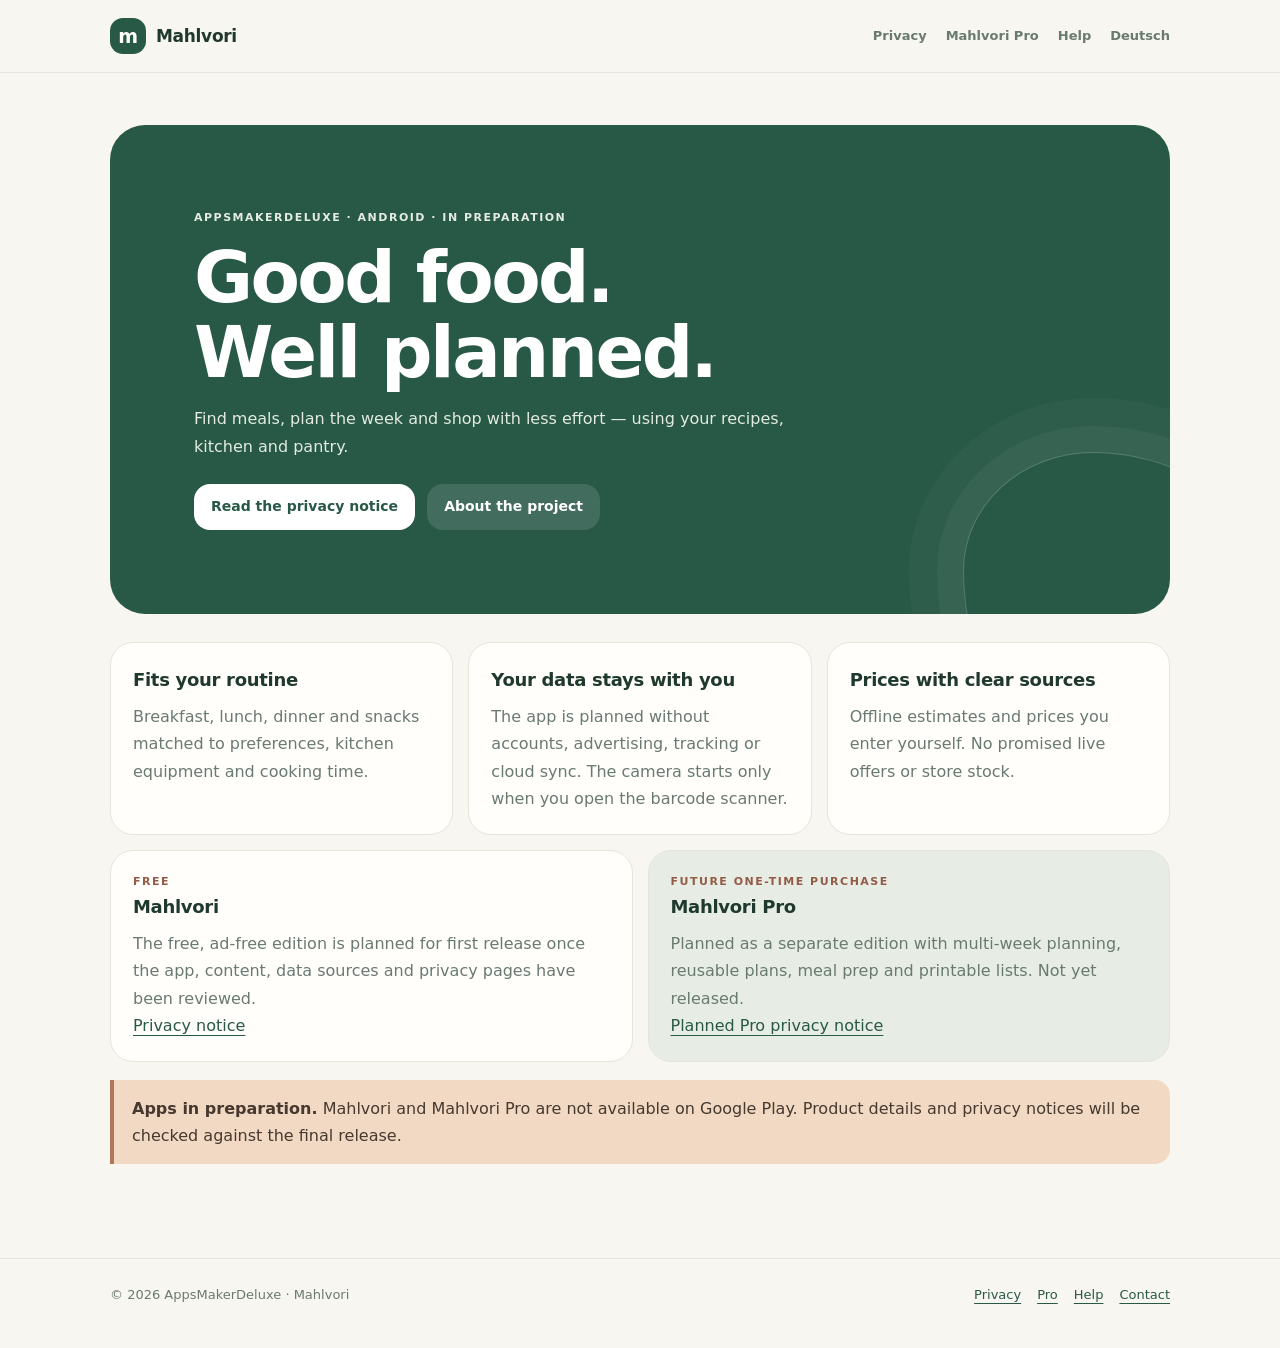
==== en/index.html @ 29d2f912 "Create Mahlvori privacy and help site" ====
<!doctype html>
<html lang="en"><head><meta charset="utf-8"><meta name="viewport" content="width=device-width,initial-scale=1"><meta name="theme-color" content="#f8f6f0"><meta name="description" content="Mahlvori plans meals and shopping lists privately on your device. The Android editions are being prepared."><title>Mahlvori – Good food. Well planned.</title><link rel="stylesheet" href="../assets/site.css"></head><body><header class="site-header"><div class="wrap header-inner"><a class="brand" href="./"><span class="brand-mark">m</span>Mahlvori</a><nav class="nav" aria-label="Navigation"><a href="privacy/">Privacy</a><a href="privacy/pro/">Mahlvori Pro</a><a href="../support/">Help</a><a href="../" lang="de">Deutsch</a></nav></div></header><main class="wrap"><section class="hero"><p class="eyebrow">AppsMakerDeluxe · Android · In preparation</p><h1>Good food.<br>Well planned.</h1><p>Find meals, plan the week and shop with less effort — using your recipes, kitchen and pantry.</p><div class="actions"><a class="button" href="privacy/">Read the privacy notice</a><a class="button alt" href="../support/">About the project</a></div></section><section class="grid"><article class="card"><h2>Fits your routine</h2><p>Breakfast, lunch, dinner and snacks matched to preferences, kitchen equipment and cooking time.</p></article><article class="card"><h2>Your data stays with you</h2><p>The app is planned without accounts, advertising, tracking or cloud sync. The camera starts only when you open the barcode scanner.</p></article><article class="card"><h2>Prices with clear sources</h2><p>Offline estimates and prices you enter yourself. No promised live offers or store stock.</p></article></section><section class="grid" style="margin-top:15px"><article class="card"><p class="eyebrow dark">Free</p><h2>Mahlvori</h2><p>The free, ad-free edition is planned for first release once the app, content, data sources and privacy pages have been reviewed.</p><a href="privacy/">Privacy notice</a></article><article class="card pro"><p class="eyebrow dark">Future one-time purchase</p><h2>Mahlvori Pro</h2><p>Planned as a separate edition with multi-week planning, reusable plans, meal prep and printable lists. Not yet released.</p><a href="privacy/pro/">Planned Pro privacy notice</a></article></section><section class="notice"><strong>Apps in preparation.</strong> Mahlvori and Mahlvori Pro are not available on Google Play. Product details and privacy notices will be checked against the final release.</section></main><footer class="site-footer"><div class="wrap footer-inner"><span>© 2026 AppsMakerDeluxe · Mahlvori</span><nav class="footer-links"><a href="privacy/">Privacy</a><a href="privacy/pro/">Pro</a><a href="../support/">Help</a><a href="mailto:appsmakerdeluxe@gmail.com">Contact</a></nav></div></footer></body></html>
---- assets/site.css ----
:root{color-scheme:light;--cream:#f8f6f0;--paper:#fffefa;--ink:#20392f;--muted:#697a70;--green:#285846;--sage:#e7ede5;--peach:#f1d9c4;--line:#e5e5dc;--wide:1060px}
*{box-sizing:border-box}html{scroll-behavior:smooth}body{margin:0;background:var(--cream);color:var(--ink);font:16px/1.7 system-ui,-apple-system,"Segoe UI",sans-serif}.wrap{width:min(var(--wide),calc(100% - 44px));margin-inline:auto}a{color:var(--green);text-underline-offset:4px}a:hover{color:#994f3d}.site-header{position:sticky;top:0;z-index:4;background:rgba(248,246,240,.95);backdrop-filter:blur(12px);border-bottom:1px solid var(--line)}.header-inner{display:flex;align-items:center;justify-content:space-between;gap:22px;min-height:72px}.brand{display:inline-flex;align-items:center;gap:10px;color:var(--ink);text-decoration:none;font-size:17px;font-weight:780;letter-spacing:-.3px}.brand-mark{display:grid;place-items:center;width:36px;height:36px;border-radius:13px;background:var(--green);color:white;font-size:19px}.nav{display:flex;align-items:center;gap:19px;flex-wrap:wrap}.nav a{color:var(--muted);text-decoration:none;font-size:13px;font-weight:600}.nav a:hover,.nav a[aria-current=page]{color:var(--green)}main{padding:40px 0 76px}.hero{position:relative;overflow:hidden;margin:12px auto 28px;padding:clamp(35px,8vw,84px);border-radius:35px;background:var(--green);color:#fff}.hero:after{content:"";position:absolute;width:280px;height:280px;right:-75px;bottom:-120px;border:1px solid rgba(255,255,255,.22);border-radius:46% 54% 65% 35%/42% 37% 63% 58%;box-shadow:0 0 0 26px rgba(255,255,255,.04),0 0 0 54px rgba(255,255,255,.03)}.eyebrow{margin:0 0 12px;color:#c9dfd1;text-transform:uppercase;font-size:11px;font-weight:760;letter-spacing:1.5px}.hero h1{max-width:730px;margin:0;font-size:clamp(39px,8vw,72px);line-height:1.04;letter-spacing:-2.6px}.hero p{max-width:620px;color:#e3ebe2}.hero a{color:white}.hero .actions{display:flex;gap:12px;flex-wrap:wrap;margin-top:24px}.button{display:inline-block;padding:11px 17px;border-radius:16px;background:#fff;color:var(--green)!important;text-decoration:none;font-size:14px;font-weight:700}.button.alt{background:rgba(255,255,255,.12);color:#fff!important}.eyebrow.dark{color:#945b47}.grid{display:grid;grid-template-columns:repeat(auto-fit,minmax(min(100%,230px),1fr));gap:15px}.card{padding:22px;border:1px solid var(--line);border-radius:23px;background:var(--paper)}.card h2,.card h3{margin:0 0 8px;font-size:18px;letter-spacing:-.3px}.card p{margin:0;color:var(--muted)}.notice{margin:18px 0;padding:15px 18px;border-left:4px solid #af7657;border-radius:0 15px 15px 0;background:var(--peach);color:#46392f}.pro{background:var(--sage)}.panel{max-width:820px;margin:0 auto;padding:clamp(23px,5vw,49px);border:1px solid var(--line);border-radius:28px;background:var(--paper)}.panel h1{margin:0 0 4px;font-size:clamp(32px,6vw,48px);line-height:1.1;letter-spacing:-1.7px}.panel h2{margin-top:31px;margin-bottom:8px;font-size:20px;line-height:1.3}.panel h3{margin-top:19px;margin-bottom:6px;font-size:16px}.panel p,.panel li{color:#53655c}.panel ul{padding-left:22px}.meta{color:var(--muted);font-size:13px}.site-footer{padding:25px 0 42px;border-top:1px solid var(--line);color:var(--muted);font-size:13px}.footer-inner{display:flex;justify-content:space-between;gap:15px;flex-wrap:wrap}.footer-links{display:flex;gap:16px;flex-wrap:wrap}.pill{display:inline-block;margin:8px 6px 0 0;padding:6px 11px;border:1px solid var(--line);border-radius:30px;background:white;color:var(--muted);font-size:12px;font-weight:620}.steps{counter-reset:steps;list-style:none;padding:0!important}.steps li{counter-increment:steps;position:relative;margin:0 0 10px;padding:14px 15px 14px 50px;border-radius:15px;background:var(--cream)}.steps li:before{content:counter(steps);position:absolute;left:15px;top:14px;display:grid;place-items:center;width:24px;height:24px;border-radius:50%;background:var(--green);color:white;font-size:12px;font-weight:bold}
@media(max-width:650px){.wrap{width:min(var(--wide),calc(100% - 28px))}.header-inner{align-items:flex-start;padding:13px 0;flex-direction:column;gap:7px}.nav{gap:13px}main{padding-top:23px}.hero{border-radius:26px}.panel{border-radius:21px}.footer-inner{flex-direction:column}}
@media(prefers-reduced-motion:reduce){html{scroll-behavior:auto}*{animation-duration:.01ms!important;transition-duration:.01ms!important}}
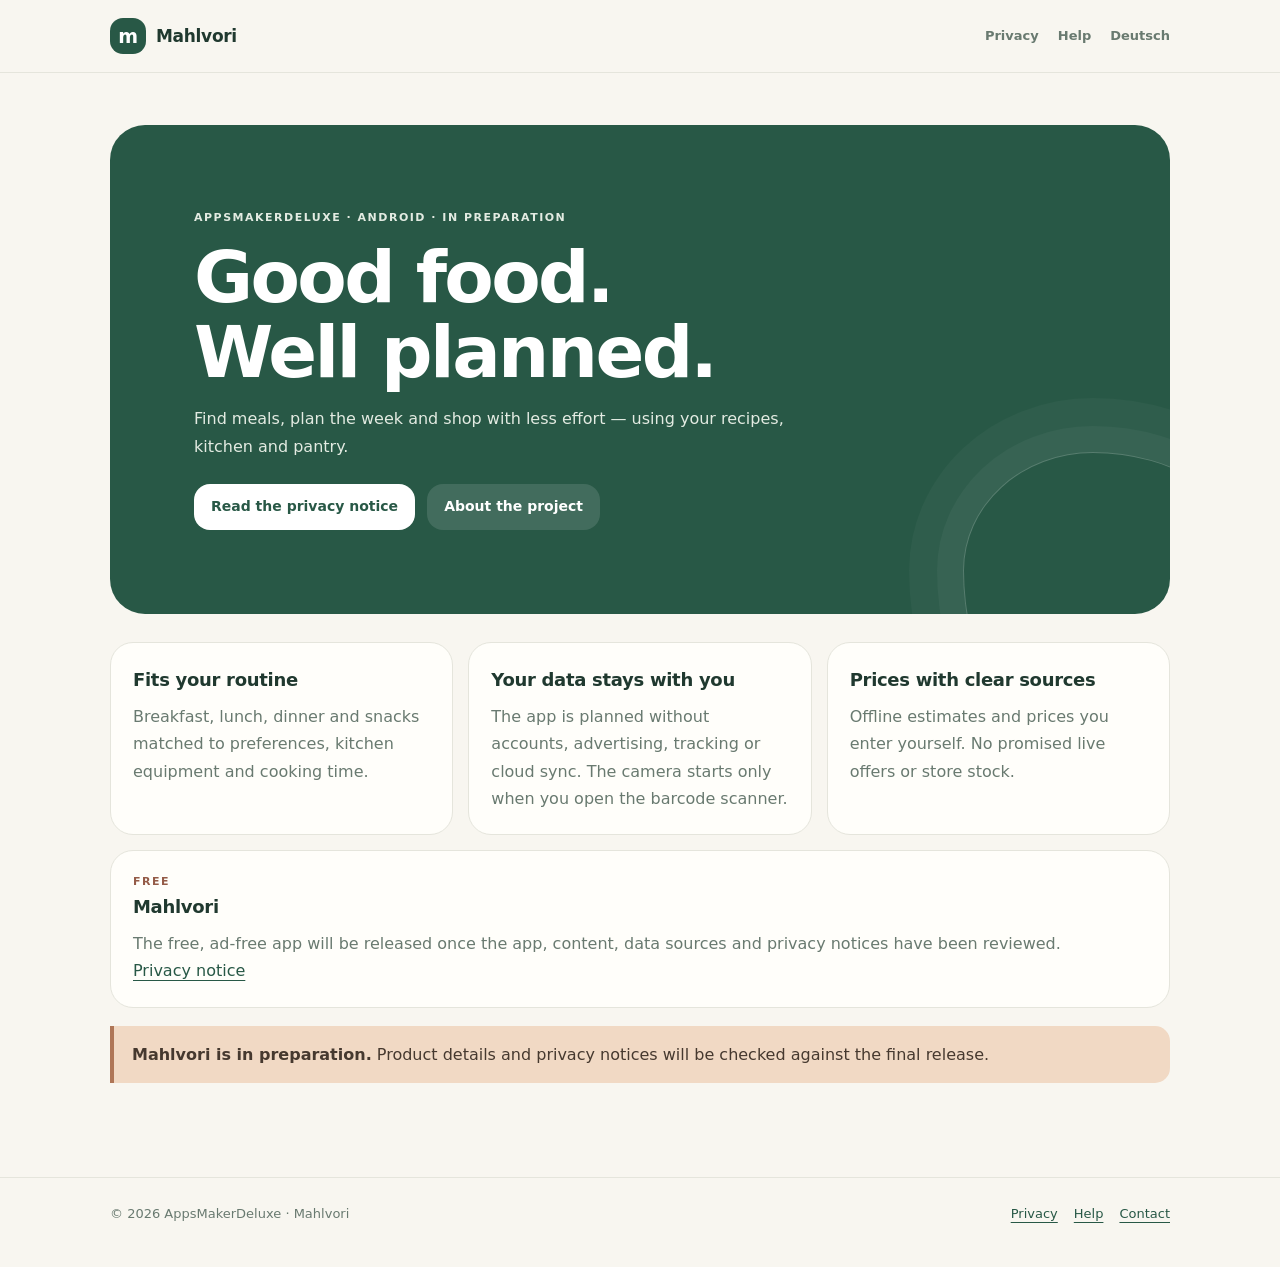
==== commit a0cb5349: "Remove Pro planning from Mahlvori privacy site" ====
--- a/en/index.html
+++ b/en/index.html
@@ -1,2 +1,2 @@
 <!doctype html>
-<html lang="en"><head><meta charset="utf-8"><meta name="viewport" content="width=device-width,initial-scale=1"><meta name="theme-color" content="#f8f6f0"><meta name="description" content="Mahlvori plans meals and shopping lists privately on your device. The Android editions are being prepared."><title>Mahlvori – Good food. Well planned.</title><link rel="stylesheet" href="../assets/site.css"></head><body><header class="site-header"><div class="wrap header-inner"><a class="brand" href="./"><span class="brand-mark">m</span>Mahlvori</a><nav class="nav" aria-label="Navigation"><a href="privacy/">Privacy</a><a href="privacy/pro/">Mahlvori Pro</a><a href="../support/">Help</a><a href="../" lang="de">Deutsch</a></nav></div></header><main class="wrap"><section class="hero"><p class="eyebrow">AppsMakerDeluxe · Android · In preparation</p><h1>Good food.<br>Well planned.</h1><p>Find meals, plan the week and shop with less effort — using your recipes, kitchen and pantry.</p><div class="actions"><a class="button" href="privacy/">Read the privacy notice</a><a class="button alt" href="../support/">About the project</a></div></section><section class="grid"><article class="card"><h2>Fits your routine</h2><p>Breakfast, lunch, dinner and snacks matched to preferences, kitchen equipment and cooking time.</p></article><article class="card"><h2>Your data stays with you</h2><p>The app is planned without accounts, advertising, tracking or cloud sync. The camera starts only when you open the barcode scanner.</p></article><article class="card"><h2>Prices with clear sources</h2><p>Offline estimates and prices you enter yourself. No promised live offers or store stock.</p></article></section><section class="grid" style="margin-top:15px"><article class="card"><p class="eyebrow dark">Free</p><h2>Mahlvori</h2><p>The free, ad-free edition is planned for first release once the app, content, data sources and privacy pages have been reviewed.</p><a href="privacy/">Privacy notice</a></article><article class="card pro"><p class="eyebrow dark">Future one-time purchase</p><h2>Mahlvori Pro</h2><p>Planned as a separate edition with multi-week planning, reusable plans, meal prep and printable lists. Not yet released.</p><a href="privacy/pro/">Planned Pro privacy notice</a></article></section><section class="notice"><strong>Apps in preparation.</strong> Mahlvori and Mahlvori Pro are not available on Google Play. Product details and privacy notices will be checked against the final release.</section></main><footer class="site-footer"><div class="wrap footer-inner"><span>© 2026 AppsMakerDeluxe · Mahlvori</span><nav class="footer-links"><a href="privacy/">Privacy</a><a href="privacy/pro/">Pro</a><a href="../support/">Help</a><a href="mailto:appsmakerdeluxe@gmail.com">Contact</a></nav></div></footer></body></html>
+<html lang="en"><head><meta charset="utf-8"><meta name="viewport" content="width=device-width,initial-scale=1"><meta name="theme-color" content="#f8f6f0"><meta name="description" content="Mahlvori plans meals and shopping lists privately on your device."><title>Mahlvori – Good food. Well planned.</title><link rel="stylesheet" href="../assets/site.css"></head><body><header class="site-header"><div class="wrap header-inner"><a class="brand" href="./"><span class="brand-mark">m</span>Mahlvori</a><nav class="nav" aria-label="Navigation"><a href="privacy/">Privacy</a><a href="../support/">Help</a><a href="../" lang="de">Deutsch</a></nav></div></header><main class="wrap"><section class="hero"><p class="eyebrow">AppsMakerDeluxe · Android · In preparation</p><h1>Good food.<br>Well planned.</h1><p>Find meals, plan the week and shop with less effort — using your recipes, kitchen and pantry.</p><div class="actions"><a class="button" href="privacy/">Read the privacy notice</a><a class="button alt" href="../support/">About the project</a></div></section><section class="grid"><article class="card"><h2>Fits your routine</h2><p>Breakfast, lunch, dinner and snacks matched to preferences, kitchen equipment and cooking time.</p></article><article class="card"><h2>Your data stays with you</h2><p>The app is planned without accounts, advertising, tracking or cloud sync. The camera starts only when you open the barcode scanner.</p></article><article class="card"><h2>Prices with clear sources</h2><p>Offline estimates and prices you enter yourself. No promised live offers or store stock.</p></article></section><section class="grid" style="margin-top:15px"><article class="card"><p class="eyebrow dark">Free</p><h2>Mahlvori</h2><p>The free, ad-free app will be released once the app, content, data sources and privacy notices have been reviewed.</p><a href="privacy/">Privacy notice</a></article></section><section class="notice"><strong>Mahlvori is in preparation.</strong> Product details and privacy notices will be checked against the final release.</section></main><footer class="site-footer"><div class="wrap footer-inner"><span>© 2026 AppsMakerDeluxe · Mahlvori</span><nav class="footer-links"><a href="privacy/">Privacy</a><a href="../support/">Help</a><a href="mailto:appsmakerdeluxe@gmail.com">Contact</a></nav></div></footer></body></html>
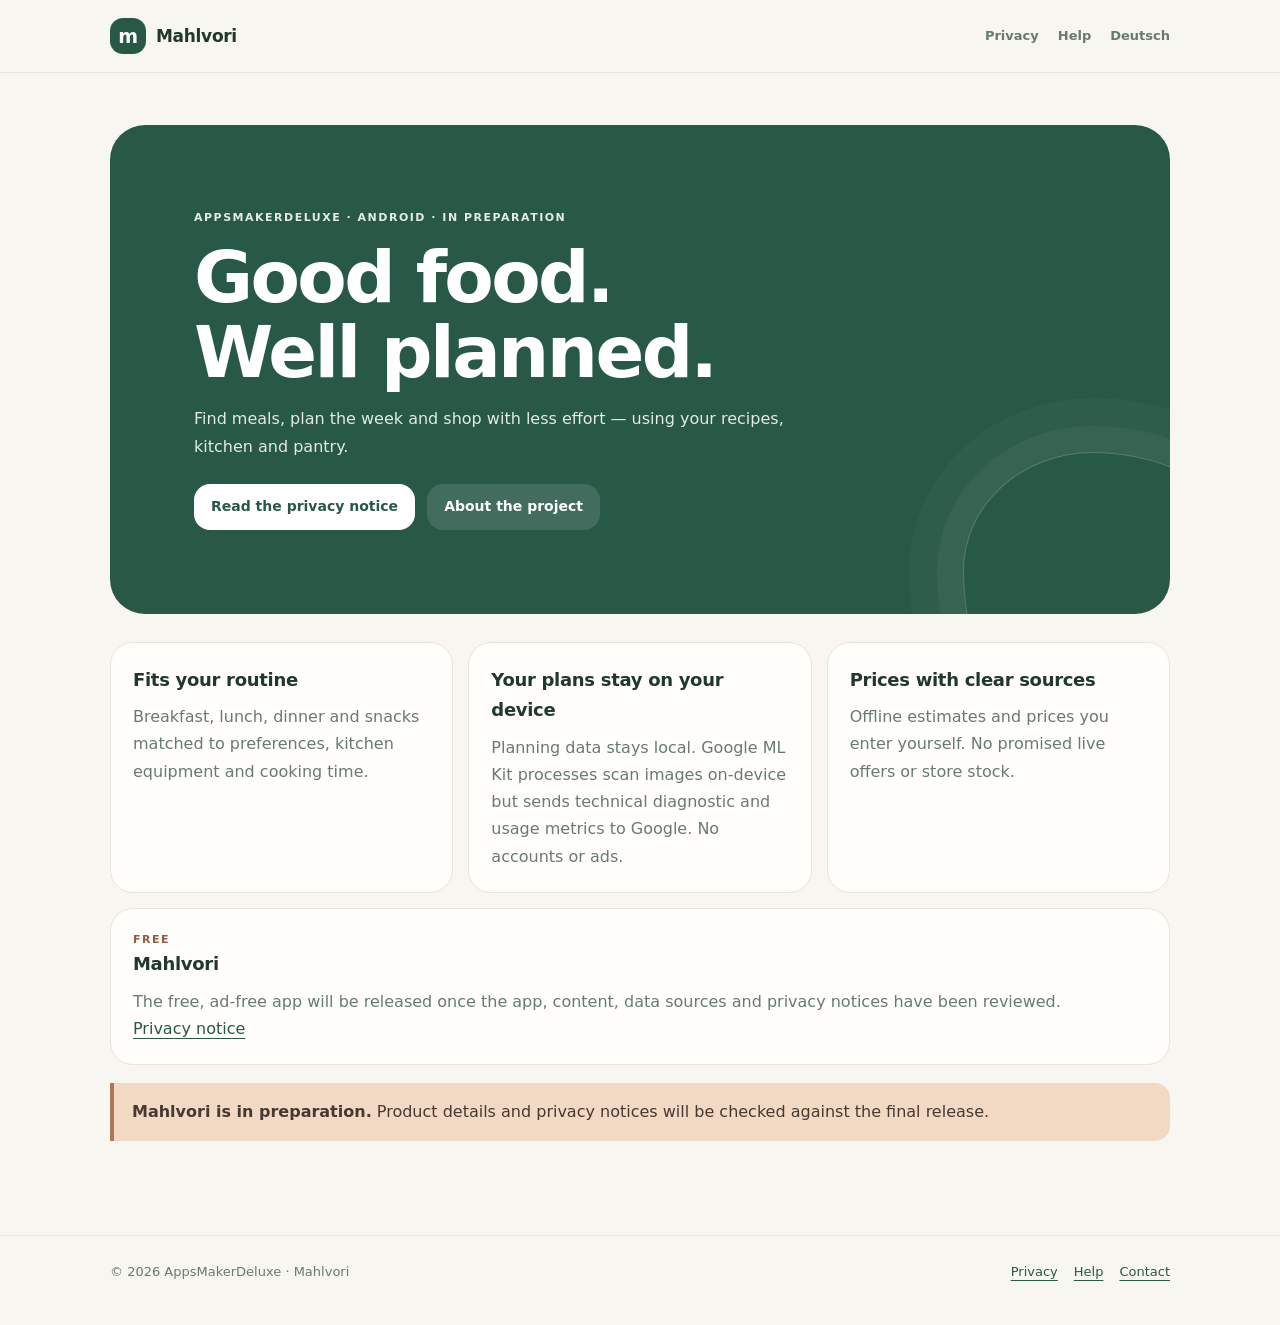
==== commit 5ee1974a: "Complete Mahlvori Free privacy notice" ====
--- a/en/index.html
+++ b/en/index.html
@@ -1,2 +1,2 @@
 <!doctype html>
-<html lang="en"><head><meta charset="utf-8"><meta name="viewport" content="width=device-width,initial-scale=1"><meta name="theme-color" content="#f8f6f0"><meta name="description" content="Mahlvori plans meals and shopping lists privately on your device."><title>Mahlvori – Good food. Well planned.</title><link rel="stylesheet" href="../assets/site.css"></head><body><header class="site-header"><div class="wrap header-inner"><a class="brand" href="./"><span class="brand-mark">m</span>Mahlvori</a><nav class="nav" aria-label="Navigation"><a href="privacy/">Privacy</a><a href="../support/">Help</a><a href="../" lang="de">Deutsch</a></nav></div></header><main class="wrap"><section class="hero"><p class="eyebrow">AppsMakerDeluxe · Android · In preparation</p><h1>Good food.<br>Well planned.</h1><p>Find meals, plan the week and shop with less effort — using your recipes, kitchen and pantry.</p><div class="actions"><a class="button" href="privacy/">Read the privacy notice</a><a class="button alt" href="../support/">About the project</a></div></section><section class="grid"><article class="card"><h2>Fits your routine</h2><p>Breakfast, lunch, dinner and snacks matched to preferences, kitchen equipment and cooking time.</p></article><article class="card"><h2>Your data stays with you</h2><p>The app is planned without accounts, advertising, tracking or cloud sync. The camera starts only when you open the barcode scanner.</p></article><article class="card"><h2>Prices with clear sources</h2><p>Offline estimates and prices you enter yourself. No promised live offers or store stock.</p></article></section><section class="grid" style="margin-top:15px"><article class="card"><p class="eyebrow dark">Free</p><h2>Mahlvori</h2><p>The free, ad-free app will be released once the app, content, data sources and privacy notices have been reviewed.</p><a href="privacy/">Privacy notice</a></article></section><section class="notice"><strong>Mahlvori is in preparation.</strong> Product details and privacy notices will be checked against the final release.</section></main><footer class="site-footer"><div class="wrap footer-inner"><span>© 2026 AppsMakerDeluxe · Mahlvori</span><nav class="footer-links"><a href="privacy/">Privacy</a><a href="../support/">Help</a><a href="mailto:appsmakerdeluxe@gmail.com">Contact</a></nav></div></footer></body></html>
+<html lang="en"><head><meta charset="utf-8"><meta name="viewport" content="width=device-width,initial-scale=1"><meta name="theme-color" content="#f8f6f0"><meta name="description" content="Mahlvori plans meals and shopping lists privately on your device."><title>Mahlvori – Good food. Well planned.</title><link rel="stylesheet" href="../assets/site.css"></head><body><header class="site-header"><div class="wrap header-inner"><a class="brand" href="./"><span class="brand-mark">m</span>Mahlvori</a><nav class="nav" aria-label="Navigation"><a href="privacy/">Privacy</a><a href="../support/">Help</a><a href="../" lang="de">Deutsch</a></nav></div></header><main class="wrap"><section class="hero"><p class="eyebrow">AppsMakerDeluxe · Android · In preparation</p><h1>Good food.<br>Well planned.</h1><p>Find meals, plan the week and shop with less effort — using your recipes, kitchen and pantry.</p><div class="actions"><a class="button" href="privacy/">Read the privacy notice</a><a class="button alt" href="../support/">About the project</a></div></section><section class="grid"><article class="card"><h2>Fits your routine</h2><p>Breakfast, lunch, dinner and snacks matched to preferences, kitchen equipment and cooking time.</p></article><article class="card"><h2>Your plans stay on your device</h2><p>Planning data stays local. Google ML Kit processes scan images on-device but sends technical diagnostic and usage metrics to Google. No accounts or ads.</p></article><article class="card"><h2>Prices with clear sources</h2><p>Offline estimates and prices you enter yourself. No promised live offers or store stock.</p></article></section><section class="grid" style="margin-top:15px"><article class="card"><p class="eyebrow dark">Free</p><h2>Mahlvori</h2><p>The free, ad-free app will be released once the app, content, data sources and privacy notices have been reviewed.</p><a href="privacy/">Privacy notice</a></article></section><section class="notice"><strong>Mahlvori is in preparation.</strong> Product details and privacy notices will be checked against the final release.</section></main><footer class="site-footer"><div class="wrap footer-inner"><span>© 2026 AppsMakerDeluxe · Mahlvori</span><nav class="footer-links"><a href="privacy/">Privacy</a><a href="../support/">Help</a><a href="mailto:appsmakerdeluxe@gmail.com">Contact</a></nav></div></footer></body></html>
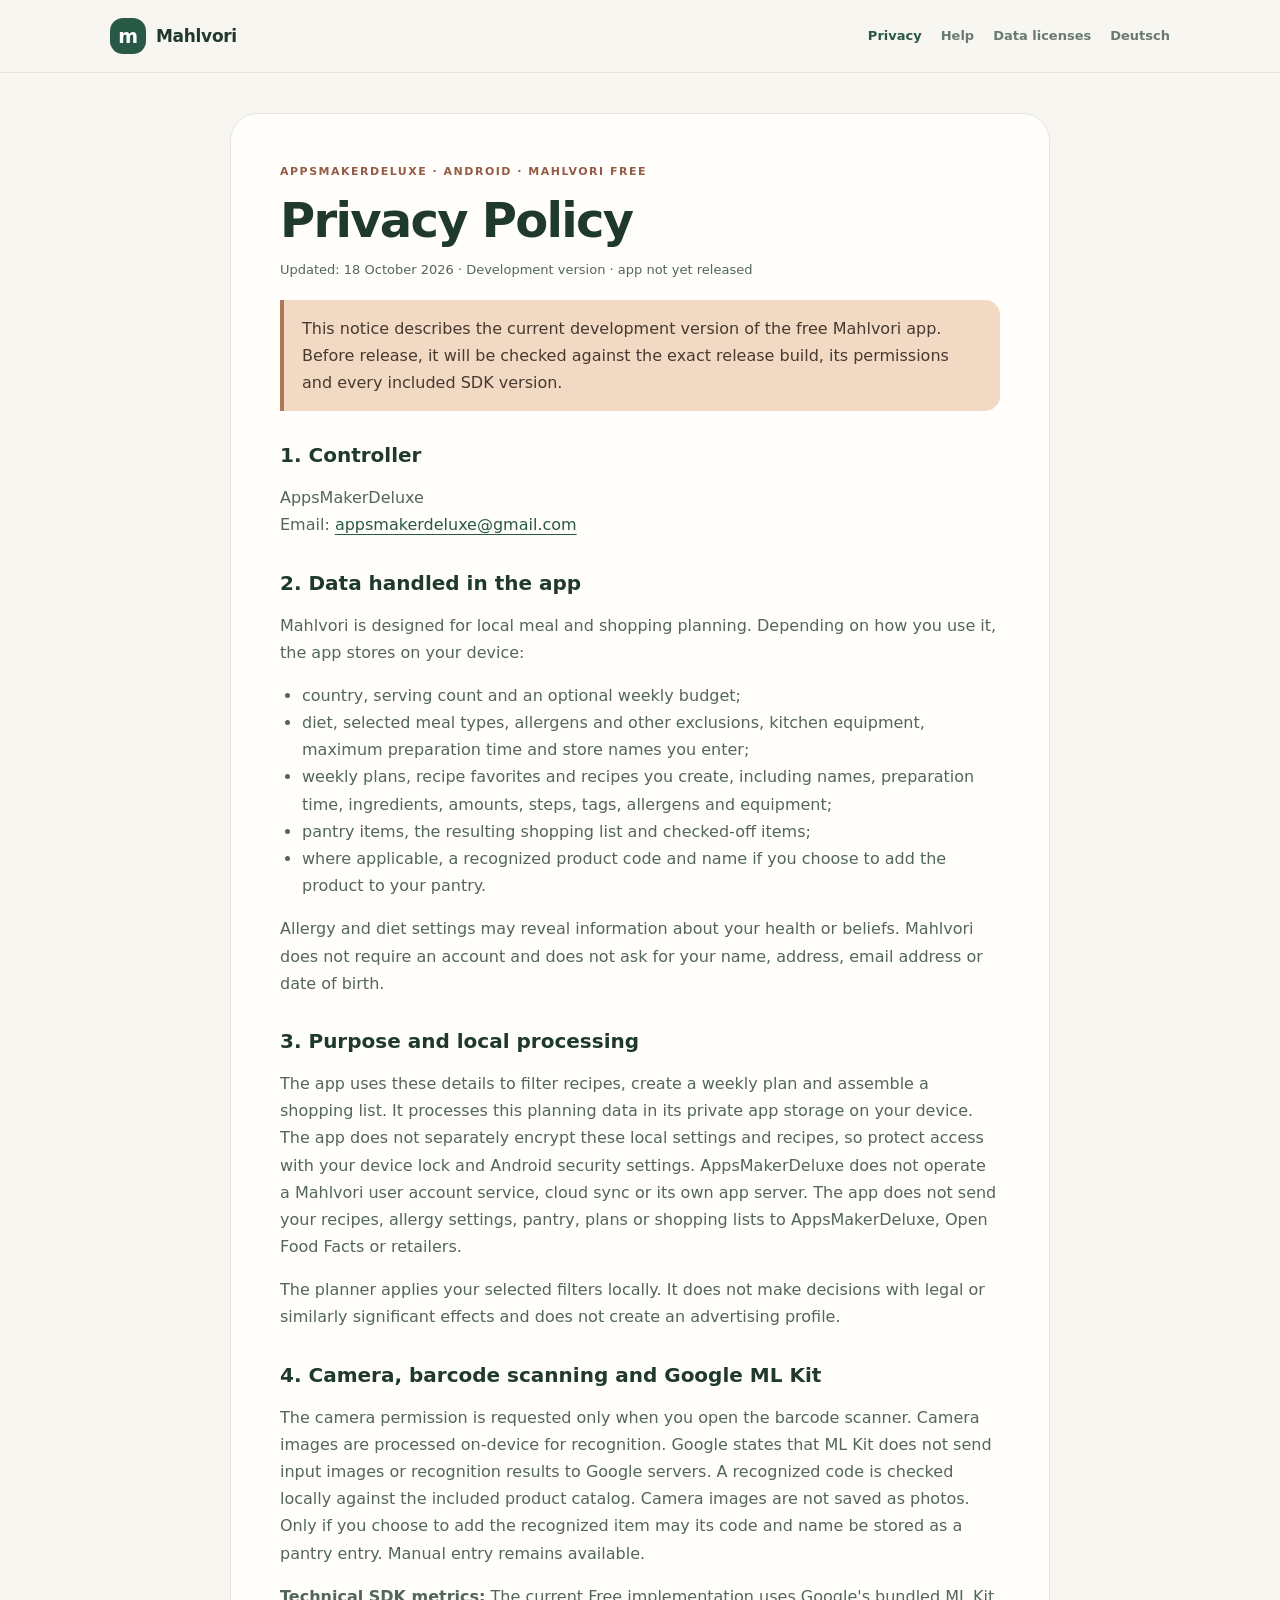
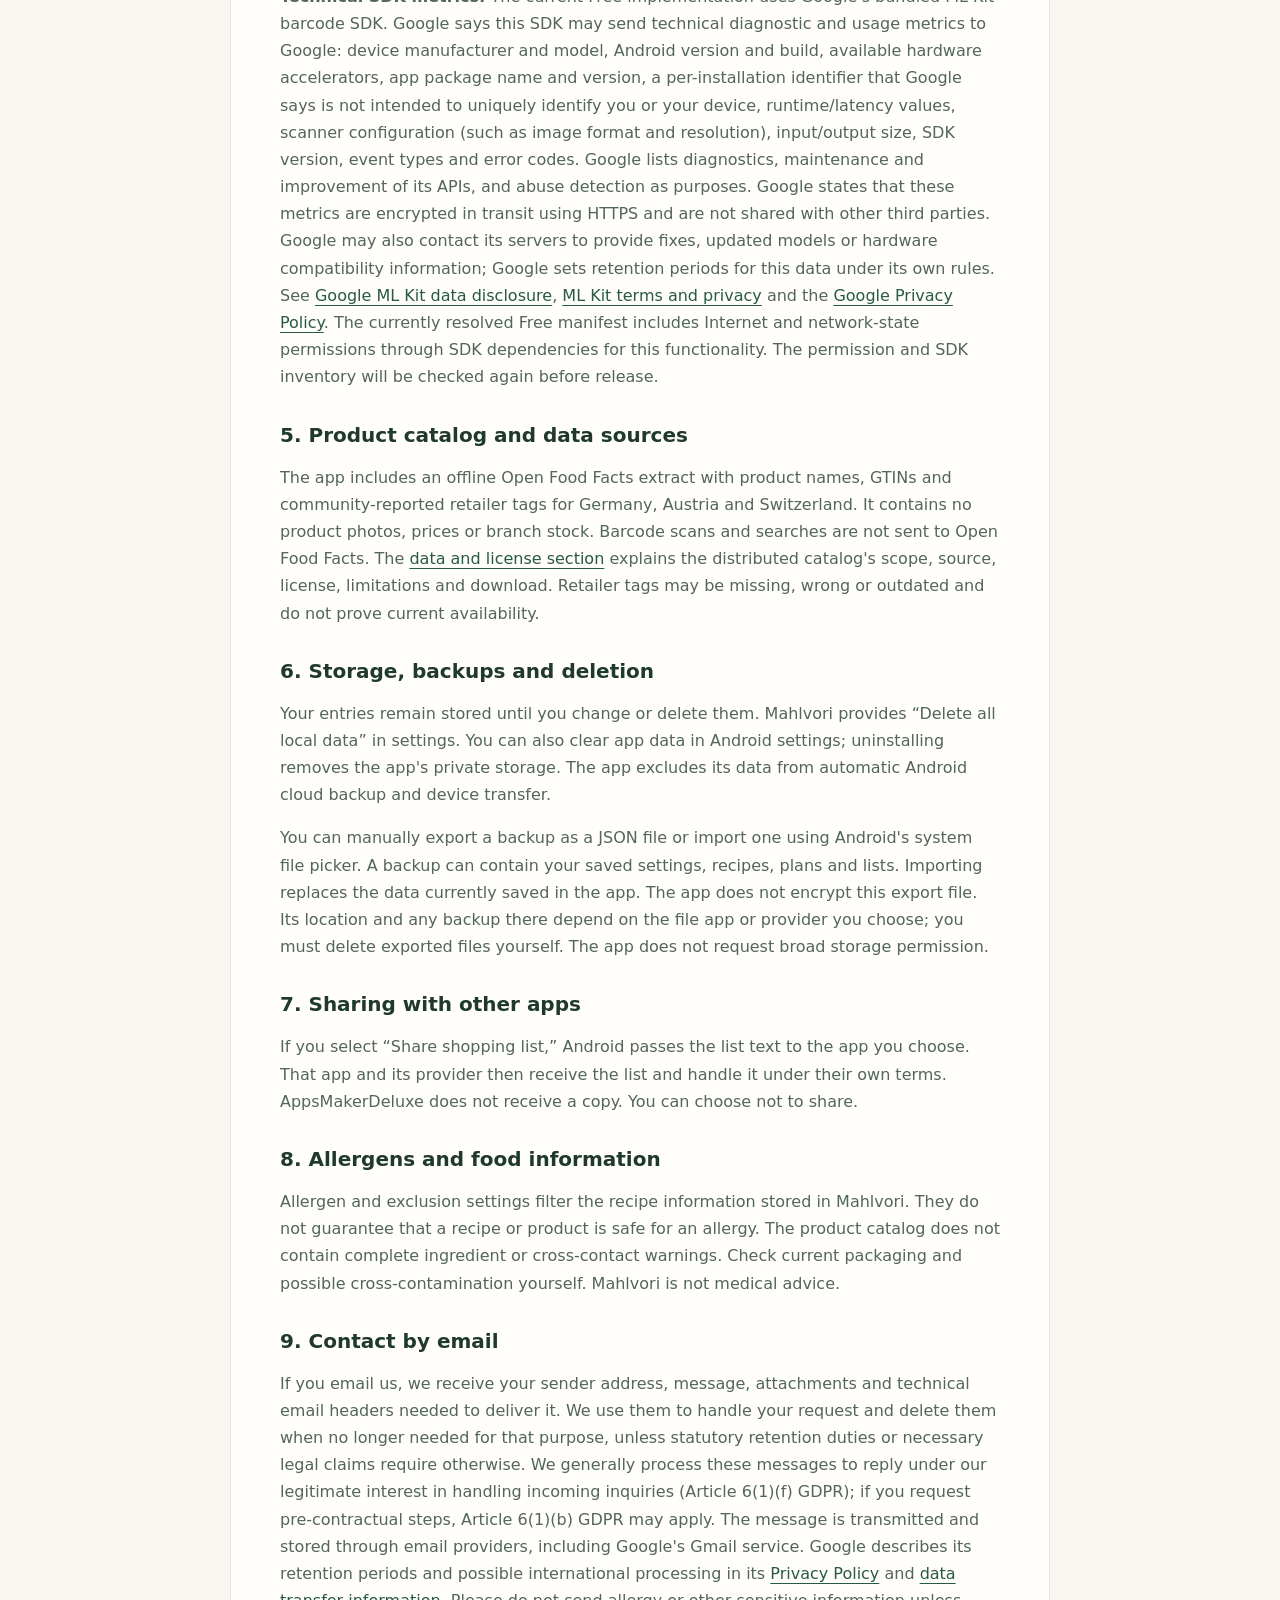
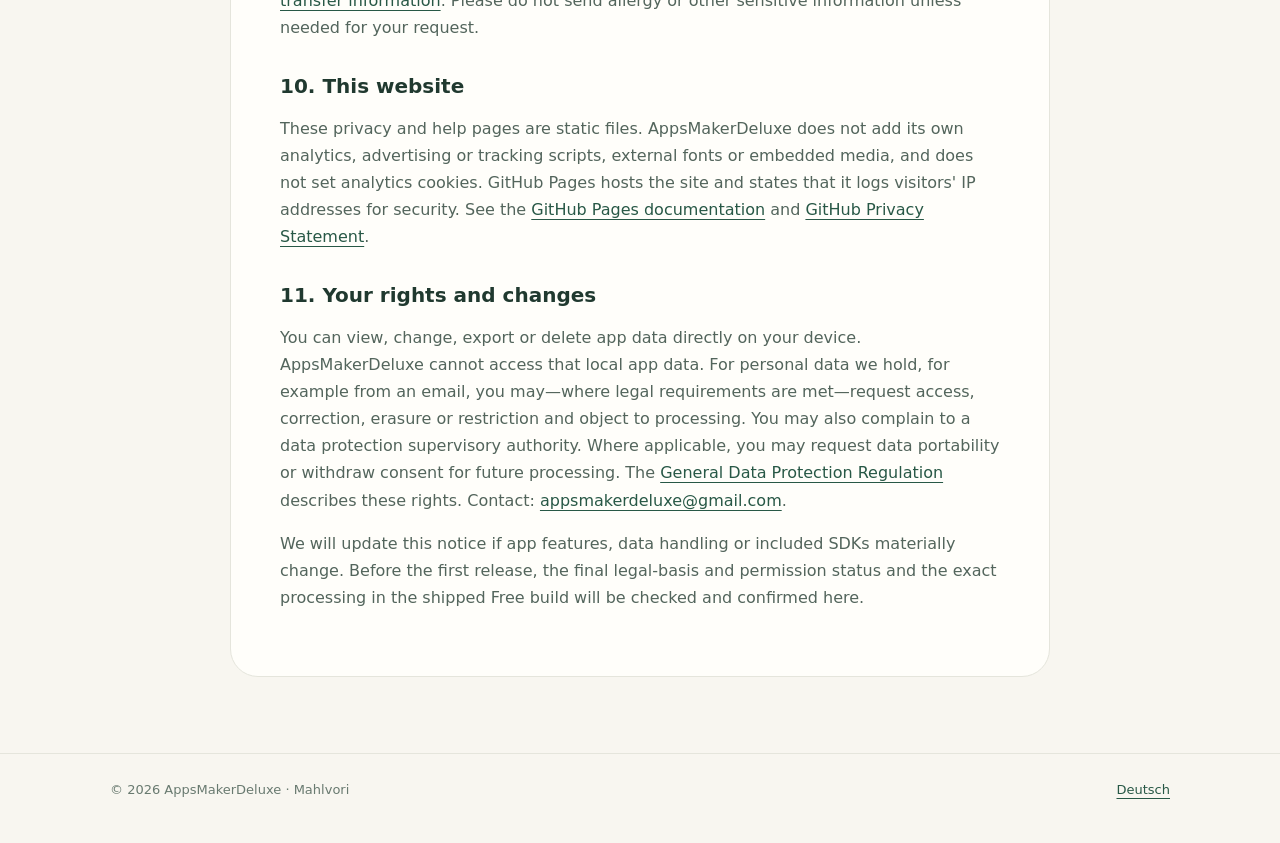
==== commit d7423fc3: "Serve privacy policy at site root" ====
--- a/en/index.html
+++ b/en/index.html
@@ -1,2 +1,14 @@
 <!doctype html>
-<html lang="en"><head><meta charset="utf-8"><meta name="viewport" content="width=device-width,initial-scale=1"><meta name="theme-color" content="#f8f6f0"><meta name="description" content="Mahlvori plans meals and shopping lists privately on your device."><title>Mahlvori – Good food. Well planned.</title><link rel="stylesheet" href="../assets/site.css"></head><body><header class="site-header"><div class="wrap header-inner"><a class="brand" href="./"><span class="brand-mark">m</span>Mahlvori</a><nav class="nav" aria-label="Navigation"><a href="privacy/">Privacy</a><a href="../support/">Help</a><a href="../" lang="de">Deutsch</a></nav></div></header><main class="wrap"><section class="hero"><p class="eyebrow">AppsMakerDeluxe · Android · In preparation</p><h1>Good food.<br>Well planned.</h1><p>Find meals, plan the week and shop with less effort — using your recipes, kitchen and pantry.</p><div class="actions"><a class="button" href="privacy/">Read the privacy notice</a><a class="button alt" href="../support/">About the project</a></div></section><section class="grid"><article class="card"><h2>Fits your routine</h2><p>Breakfast, lunch, dinner and snacks matched to preferences, kitchen equipment and cooking time.</p></article><article class="card"><h2>Your plans stay on your device</h2><p>Planning data stays local. Google ML Kit processes scan images on-device but sends technical diagnostic and usage metrics to Google. No accounts or ads.</p></article><article class="card"><h2>Prices with clear sources</h2><p>Offline estimates and prices you enter yourself. No promised live offers or store stock.</p></article></section><section class="grid" style="margin-top:15px"><article class="card"><p class="eyebrow dark">Free</p><h2>Mahlvori</h2><p>The free, ad-free app will be released once the app, content, data sources and privacy notices have been reviewed.</p><a href="privacy/">Privacy notice</a></article></section><section class="notice"><strong>Mahlvori is in preparation.</strong> Product details and privacy notices will be checked against the final release.</section></main><footer class="site-footer"><div class="wrap footer-inner"><span>© 2026 AppsMakerDeluxe · Mahlvori</span><nav class="footer-links"><a href="privacy/">Privacy</a><a href="../support/">Help</a><a href="mailto:appsmakerdeluxe@gmail.com">Contact</a></nav></div></footer></body></html>
+<html lang="en"><head><meta charset="utf-8"><meta name="viewport" content="width=device-width,initial-scale=1"><meta name="theme-color" content="#f8f6f0"><meta name="description" content="Development-stage privacy notice for the upcoming free Mahlvori Android app."><title>Privacy Policy – Mahlvori</title><link rel="stylesheet" href="../assets/site.css"></head><body><header class="site-header"><div class="wrap header-inner"><a class="brand" href="../"><span class="brand-mark">m</span>Mahlvori</a><nav class="nav" aria-label="Navigation"><a href="./" aria-current="page">Privacy</a><a href="../support/">Help</a><a href="../catalog/">Data licenses</a><a href="../" lang="de">Deutsch</a></nav></div></header><main class="wrap"><article class="panel"><p class="eyebrow dark">AppsMakerDeluxe · Android · Mahlvori Free</p><h1>Privacy Policy</h1><p class="meta">Updated: 18 October 2026 · Development version · app not yet released</p>
+<div class="notice">This notice describes the current development version of the free Mahlvori app. Before release, it will be checked against the exact release build, its permissions and every included SDK version.</div>
+<h2>1. Controller</h2><p>AppsMakerDeluxe<br>Email: <a href="mailto:appsmakerdeluxe@gmail.com">appsmakerdeluxe@gmail.com</a></p>
+<h2>2. Data handled in the app</h2><p>Mahlvori is designed for local meal and shopping planning. Depending on how you use it, the app stores on your device:</p><ul><li>country, serving count and an optional weekly budget;</li><li>diet, selected meal types, allergens and other exclusions, kitchen equipment, maximum preparation time and store names you enter;</li><li>weekly plans, recipe favorites and recipes you create, including names, preparation time, ingredients, amounts, steps, tags, allergens and equipment;</li><li>pantry items, the resulting shopping list and checked-off items;</li><li>where applicable, a recognized product code and name if you choose to add the product to your pantry.</li></ul><p>Allergy and diet settings may reveal information about your health or beliefs. Mahlvori does not require an account and does not ask for your name, address, email address or date of birth.</p>
+<h2>3. Purpose and local processing</h2><p>The app uses these details to filter recipes, create a weekly plan and assemble a shopping list. It processes this planning data in its private app storage on your device. The app does not separately encrypt these local settings and recipes, so protect access with your device lock and Android security settings. AppsMakerDeluxe does not operate a Mahlvori user account service, cloud sync or its own app server. The app does not send your recipes, allergy settings, pantry, plans or shopping lists to AppsMakerDeluxe, Open Food Facts or retailers.</p><p>The planner applies your selected filters locally. It does not make decisions with legal or similarly significant effects and does not create an advertising profile.</p>
+<h2>4. Camera, barcode scanning and Google ML Kit</h2><p>The camera permission is requested only when you open the barcode scanner. Camera images are processed on-device for recognition. Google states that ML Kit does not send input images or recognition results to Google servers. A recognized code is checked locally against the included product catalog. Camera images are not saved as photos. Only if you choose to add the recognized item may its code and name be stored as a pantry entry. Manual entry remains available.</p><p><strong>Technical SDK metrics:</strong> The current Free implementation uses Google's bundled ML Kit barcode SDK. Google says this SDK may send technical diagnostic and usage metrics to Google: device manufacturer and model, Android version and build, available hardware accelerators, app package name and version, a per-installation identifier that Google says is not intended to uniquely identify you or your device, runtime/latency values, scanner configuration (such as image format and resolution), input/output size, SDK version, event types and error codes. Google lists diagnostics, maintenance and improvement of its APIs, and abuse detection as purposes. Google states that these metrics are encrypted in transit using HTTPS and are not shared with other third parties. Google may also contact its servers to provide fixes, updated models or hardware compatibility information; Google sets retention periods for this data under its own rules. See <a href="https://developers.google.com/ml-kit/android-data-disclosure">Google ML Kit data disclosure</a>, <a href="https://developers.google.com/ml-kit/terms">ML Kit terms and privacy</a> and the <a href="https://policies.google.com/privacy">Google Privacy Policy</a>. The currently resolved Free manifest includes Internet and network-state permissions through SDK dependencies for this functionality. The permission and SDK inventory will be checked again before release.</p>
+<h2>5. Product catalog and data sources</h2><p>The app includes an offline Open Food Facts extract with product names, GTINs and community-reported retailer tags for Germany, Austria and Switzerland. It contains no product photos, prices or branch stock. Barcode scans and searches are not sent to Open Food Facts. The <a href="../catalog/">data and license section</a> explains the distributed catalog's scope, source, license, limitations and download. Retailer tags may be missing, wrong or outdated and do not prove current availability.</p>
+<h2>6. Storage, backups and deletion</h2><p>Your entries remain stored until you change or delete them. Mahlvori provides “Delete all local data” in settings. You can also clear app data in Android settings; uninstalling removes the app's private storage. The app excludes its data from automatic Android cloud backup and device transfer.</p><p>You can manually export a backup as a JSON file or import one using Android's system file picker. A backup can contain your saved settings, recipes, plans and lists. Importing replaces the data currently saved in the app. The app does not encrypt this export file. Its location and any backup there depend on the file app or provider you choose; you must delete exported files yourself. The app does not request broad storage permission.</p>
+<h2>7. Sharing with other apps</h2><p>If you select “Share shopping list,” Android passes the list text to the app you choose. That app and its provider then receive the list and handle it under their own terms. AppsMakerDeluxe does not receive a copy. You can choose not to share.</p>
+<h2>8. Allergens and food information</h2><p>Allergen and exclusion settings filter the recipe information stored in Mahlvori. They do not guarantee that a recipe or product is safe for an allergy. The product catalog does not contain complete ingredient or cross-contact warnings. Check current packaging and possible cross-contamination yourself. Mahlvori is not medical advice.</p>
+<h2>9. Contact by email</h2><p>If you email us, we receive your sender address, message, attachments and technical email headers needed to deliver it. We use them to handle your request and delete them when no longer needed for that purpose, unless statutory retention duties or necessary legal claims require otherwise. We generally process these messages to reply under our legitimate interest in handling incoming inquiries (Article 6(1)(f) GDPR); if you request pre-contractual steps, Article 6(1)(b) GDPR may apply. The message is transmitted and stored through email providers, including Google's Gmail service. Google describes its retention periods and possible international processing in its <a href="https://policies.google.com/privacy">Privacy Policy</a> and <a href="https://policies.google.com/privacy/frameworks">data transfer information</a>. Please do not send allergy or other sensitive information unless needed for your request.</p>
+<h2>10. This website</h2><p>These privacy and help pages are static files. AppsMakerDeluxe does not add its own analytics, advertising or tracking scripts, external fonts or embedded media, and does not set analytics cookies. GitHub Pages hosts the site and states that it logs visitors' IP addresses for security. See the <a href="https://docs.github.com/en/pages/getting-started-with-github-pages/what-is-github-pages#data-collection">GitHub Pages documentation</a> and <a href="https://docs.github.com/en/site-policy/privacy-policies/github-general-privacy-statement">GitHub Privacy Statement</a>.</p>
+<h2>11. Your rights and changes</h2><p>You can view, change, export or delete app data directly on your device. AppsMakerDeluxe cannot access that local app data. For personal data we hold, for example from an email, you may—where legal requirements are met—request access, correction, erasure or restriction and object to processing. You may also complain to a data protection supervisory authority. Where applicable, you may request data portability or withdraw consent for future processing. The <a href="https://eur-lex.europa.eu/eli/reg/2016/679/ojv">General Data Protection Regulation</a> describes these rights. Contact: <a href="mailto:appsmakerdeluxe@gmail.com">appsmakerdeluxe@gmail.com</a>.</p><p>We will update this notice if app features, data handling or included SDKs materially change. Before the first release, the final legal-basis and permission status and the exact processing in the shipped Free build will be checked and confirmed here.</p></article></main><footer class="site-footer"><div class="wrap footer-inner"><span>© 2026 AppsMakerDeluxe · Mahlvori</span><nav class="footer-links"><a href="../" lang="de">Deutsch</a></nav></div></footer></body></html>
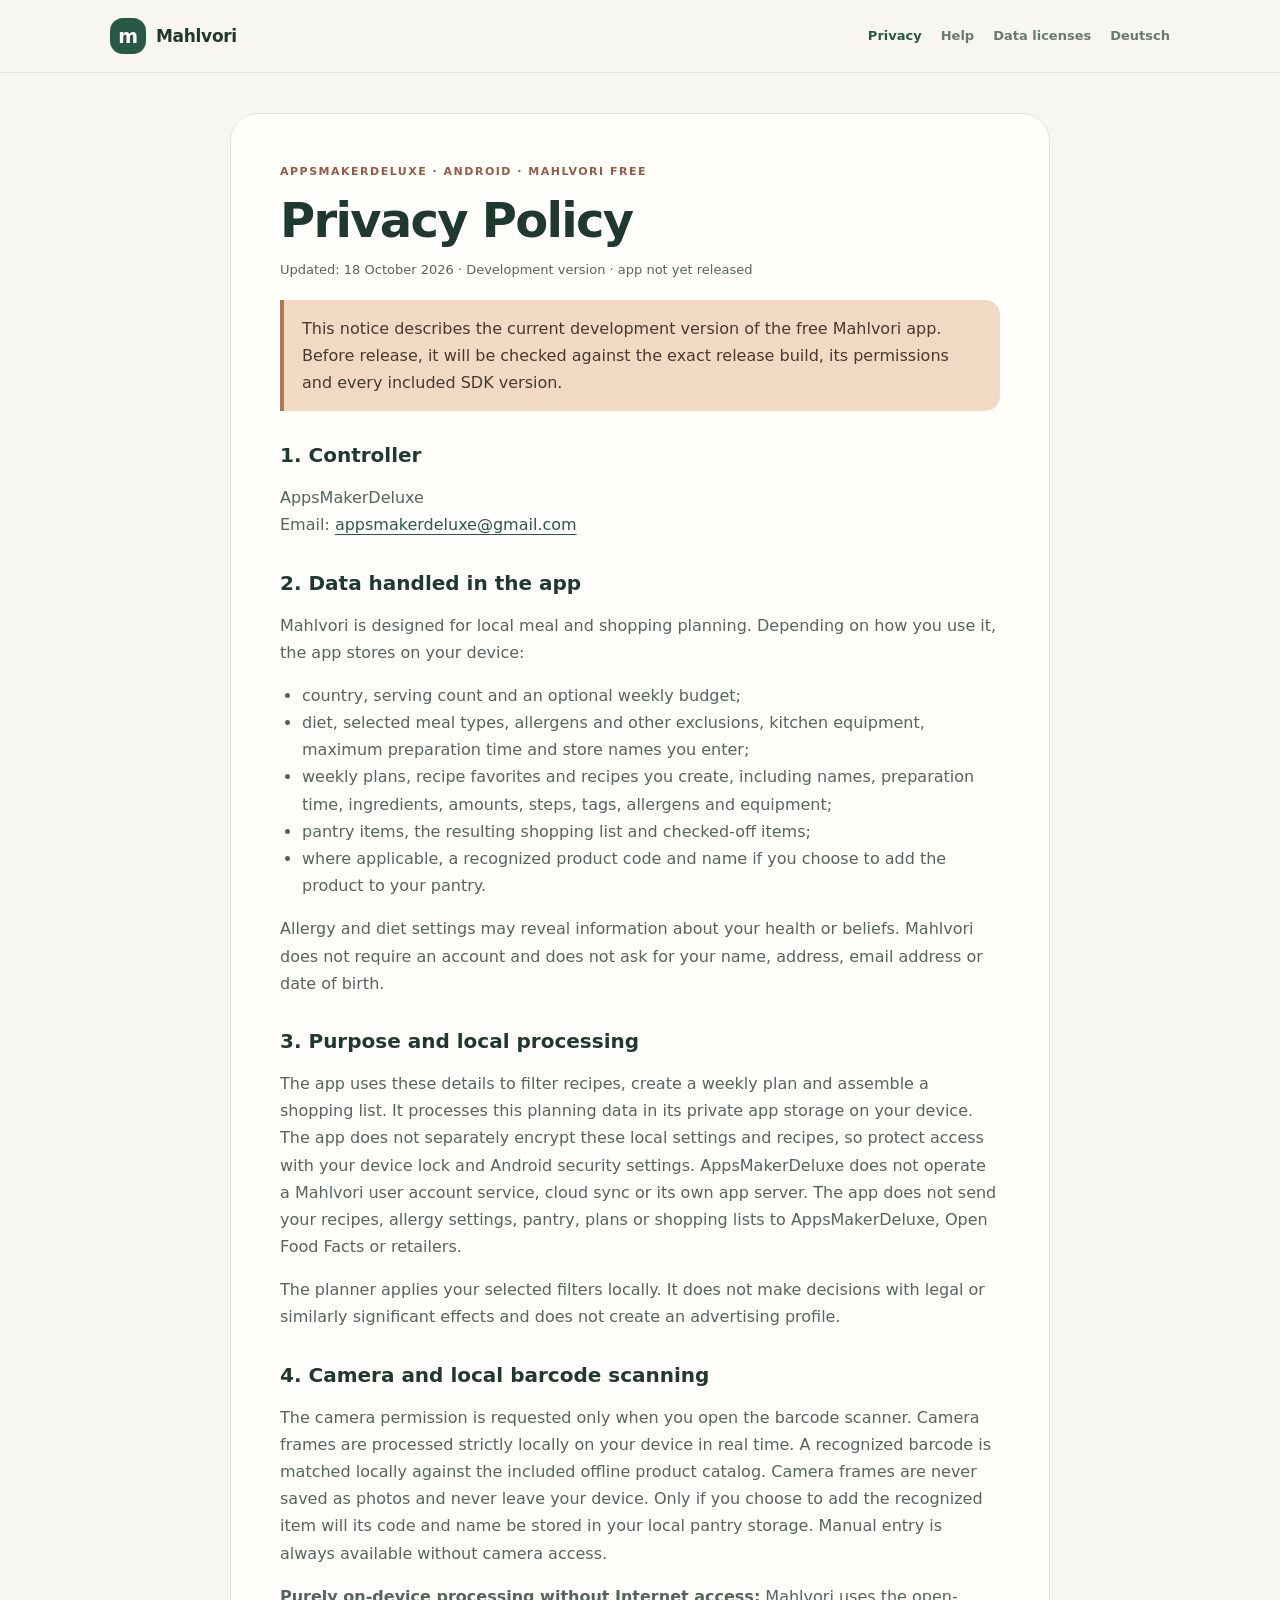
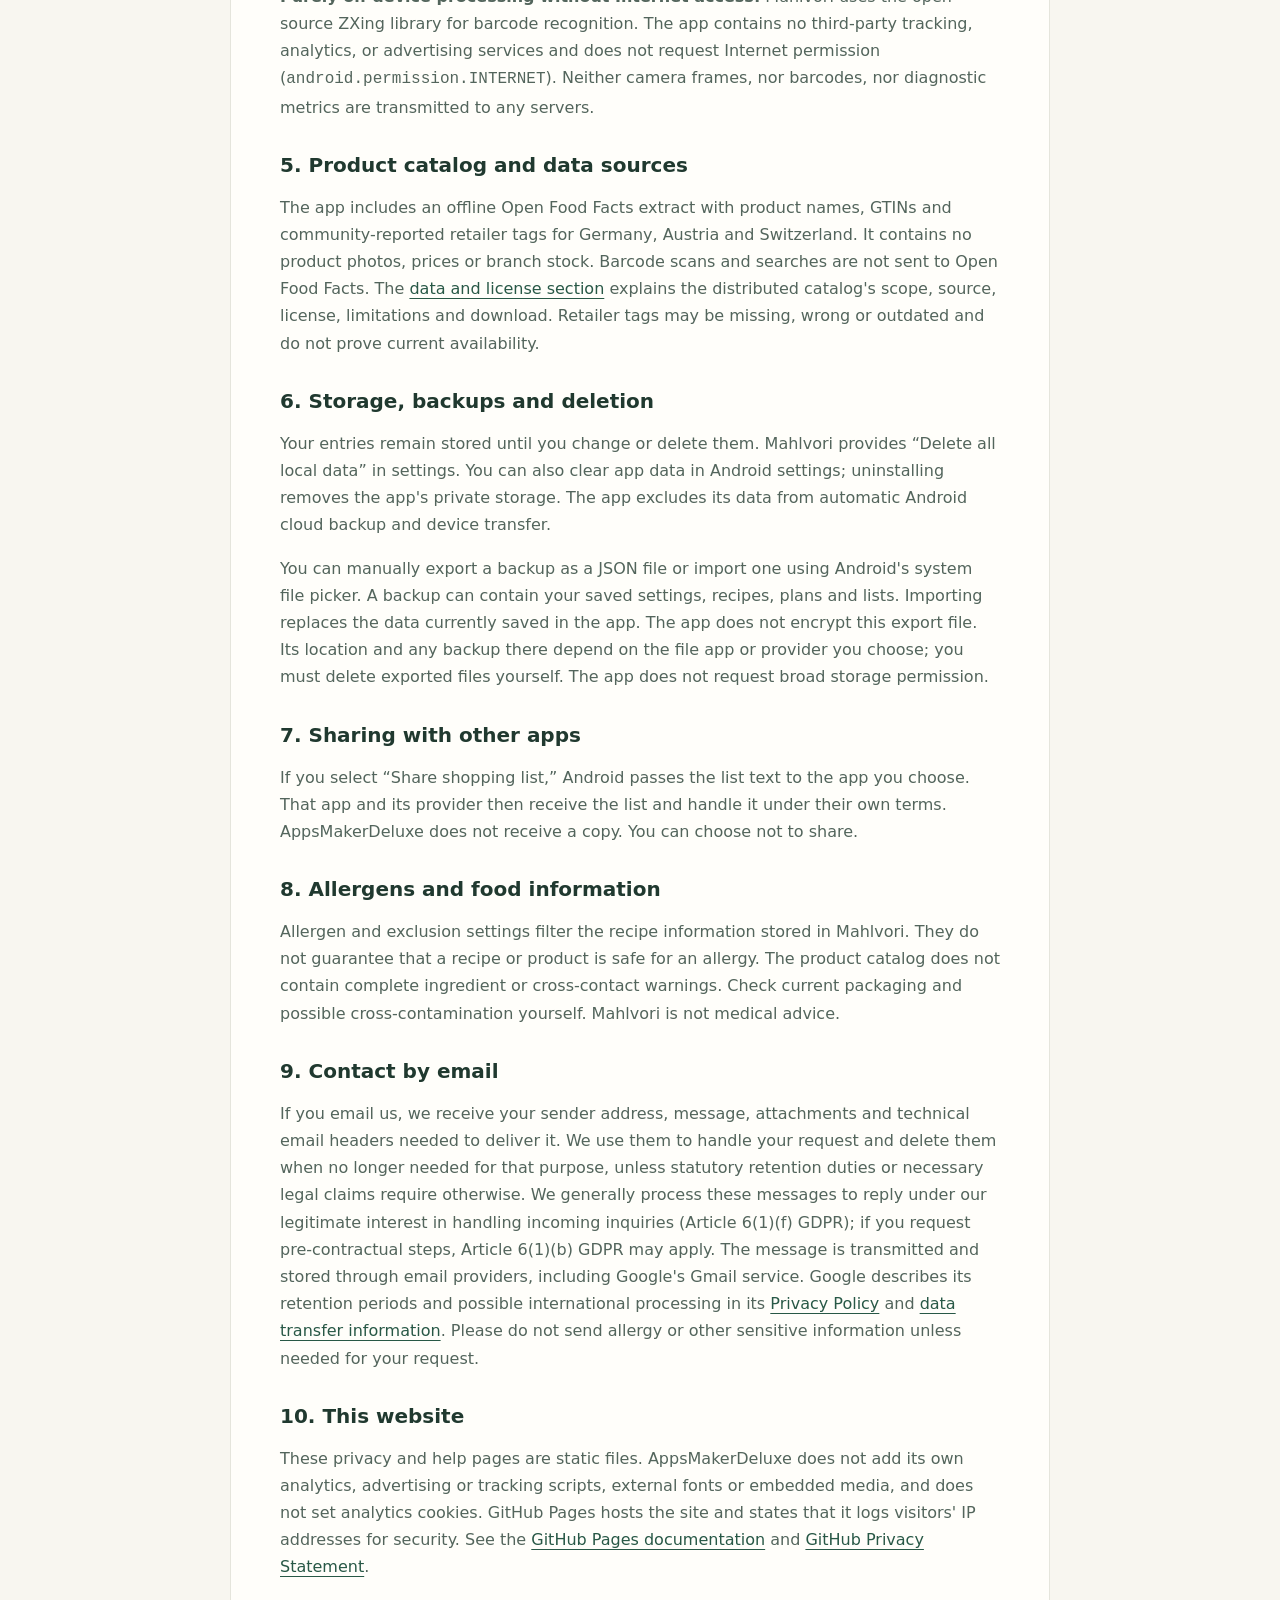
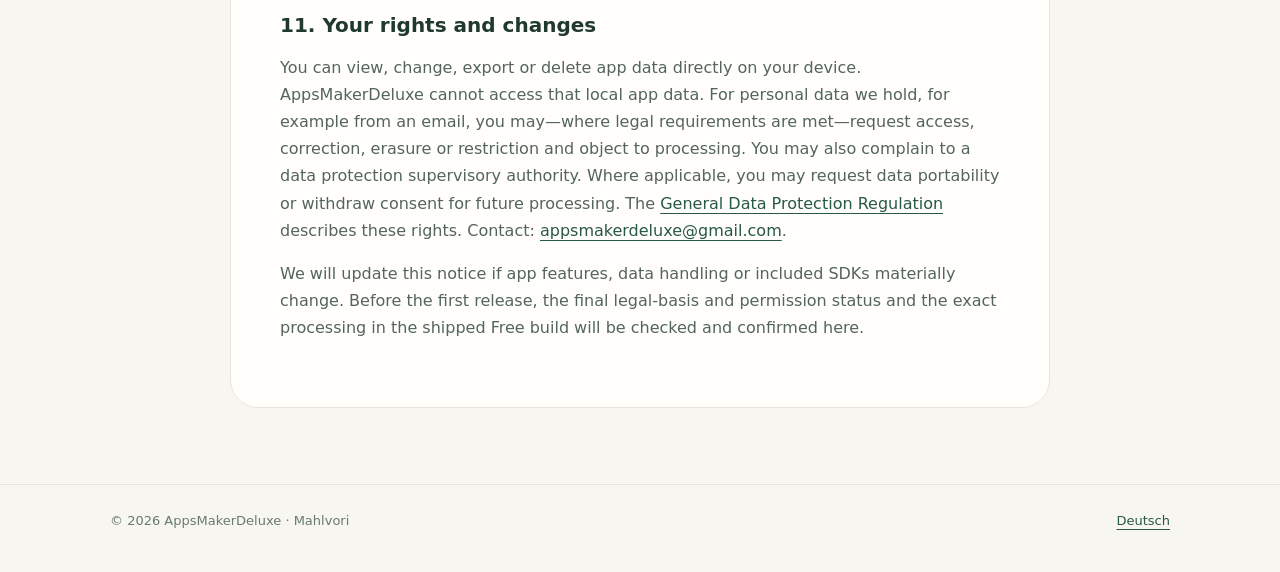
==== commit 7cce5d07: "Update privacy policy: replace Google ML Kit with local ZXing On-Device scanner and confirm zero int" ====
--- a/en/index.html
+++ b/en/index.html
@@ -4,7 +4,7 @@
 <h2>1. Controller</h2><p>AppsMakerDeluxe<br>Email: <a href="mailto:appsmakerdeluxe@gmail.com">appsmakerdeluxe@gmail.com</a></p>
 <h2>2. Data handled in the app</h2><p>Mahlvori is designed for local meal and shopping planning. Depending on how you use it, the app stores on your device:</p><ul><li>country, serving count and an optional weekly budget;</li><li>diet, selected meal types, allergens and other exclusions, kitchen equipment, maximum preparation time and store names you enter;</li><li>weekly plans, recipe favorites and recipes you create, including names, preparation time, ingredients, amounts, steps, tags, allergens and equipment;</li><li>pantry items, the resulting shopping list and checked-off items;</li><li>where applicable, a recognized product code and name if you choose to add the product to your pantry.</li></ul><p>Allergy and diet settings may reveal information about your health or beliefs. Mahlvori does not require an account and does not ask for your name, address, email address or date of birth.</p>
 <h2>3. Purpose and local processing</h2><p>The app uses these details to filter recipes, create a weekly plan and assemble a shopping list. It processes this planning data in its private app storage on your device. The app does not separately encrypt these local settings and recipes, so protect access with your device lock and Android security settings. AppsMakerDeluxe does not operate a Mahlvori user account service, cloud sync or its own app server. The app does not send your recipes, allergy settings, pantry, plans or shopping lists to AppsMakerDeluxe, Open Food Facts or retailers.</p><p>The planner applies your selected filters locally. It does not make decisions with legal or similarly significant effects and does not create an advertising profile.</p>
-<h2>4. Camera, barcode scanning and Google ML Kit</h2><p>The camera permission is requested only when you open the barcode scanner. Camera images are processed on-device for recognition. Google states that ML Kit does not send input images or recognition results to Google servers. A recognized code is checked locally against the included product catalog. Camera images are not saved as photos. Only if you choose to add the recognized item may its code and name be stored as a pantry entry. Manual entry remains available.</p><p><strong>Technical SDK metrics:</strong> The current Free implementation uses Google's bundled ML Kit barcode SDK. Google says this SDK may send technical diagnostic and usage metrics to Google: device manufacturer and model, Android version and build, available hardware accelerators, app package name and version, a per-installation identifier that Google says is not intended to uniquely identify you or your device, runtime/latency values, scanner configuration (such as image format and resolution), input/output size, SDK version, event types and error codes. Google lists diagnostics, maintenance and improvement of its APIs, and abuse detection as purposes. Google states that these metrics are encrypted in transit using HTTPS and are not shared with other third parties. Google may also contact its servers to provide fixes, updated models or hardware compatibility information; Google sets retention periods for this data under its own rules. See <a href="https://developers.google.com/ml-kit/android-data-disclosure">Google ML Kit data disclosure</a>, <a href="https://developers.google.com/ml-kit/terms">ML Kit terms and privacy</a> and the <a href="https://policies.google.com/privacy">Google Privacy Policy</a>. The currently resolved Free manifest includes Internet and network-state permissions through SDK dependencies for this functionality. The permission and SDK inventory will be checked again before release.</p>
+<h2>4. Camera and local barcode scanning</h2><p>The camera permission is requested only when you open the barcode scanner. Camera frames are processed strictly locally on your device in real time. A recognized barcode is matched locally against the included offline product catalog. Camera frames are never saved as photos and never leave your device. Only if you choose to add the recognized item will its code and name be stored in your local pantry storage. Manual entry is always available without camera access.</p><p><strong>Purely on-device processing without Internet access:</strong> Mahlvori uses the open-source ZXing library for barcode recognition. The app contains no third-party tracking, analytics, or advertising services and does not request Internet permission (<code>android.permission.INTERNET</code>). Neither camera frames, nor barcodes, nor diagnostic metrics are transmitted to any servers.</p>
 <h2>5. Product catalog and data sources</h2><p>The app includes an offline Open Food Facts extract with product names, GTINs and community-reported retailer tags for Germany, Austria and Switzerland. It contains no product photos, prices or branch stock. Barcode scans and searches are not sent to Open Food Facts. The <a href="../catalog/">data and license section</a> explains the distributed catalog's scope, source, license, limitations and download. Retailer tags may be missing, wrong or outdated and do not prove current availability.</p>
 <h2>6. Storage, backups and deletion</h2><p>Your entries remain stored until you change or delete them. Mahlvori provides “Delete all local data” in settings. You can also clear app data in Android settings; uninstalling removes the app's private storage. The app excludes its data from automatic Android cloud backup and device transfer.</p><p>You can manually export a backup as a JSON file or import one using Android's system file picker. A backup can contain your saved settings, recipes, plans and lists. Importing replaces the data currently saved in the app. The app does not encrypt this export file. Its location and any backup there depend on the file app or provider you choose; you must delete exported files yourself. The app does not request broad storage permission.</p>
 <h2>7. Sharing with other apps</h2><p>If you select “Share shopping list,” Android passes the list text to the app you choose. That app and its provider then receive the list and handle it under their own terms. AppsMakerDeluxe does not receive a copy. You can choose not to share.</p>
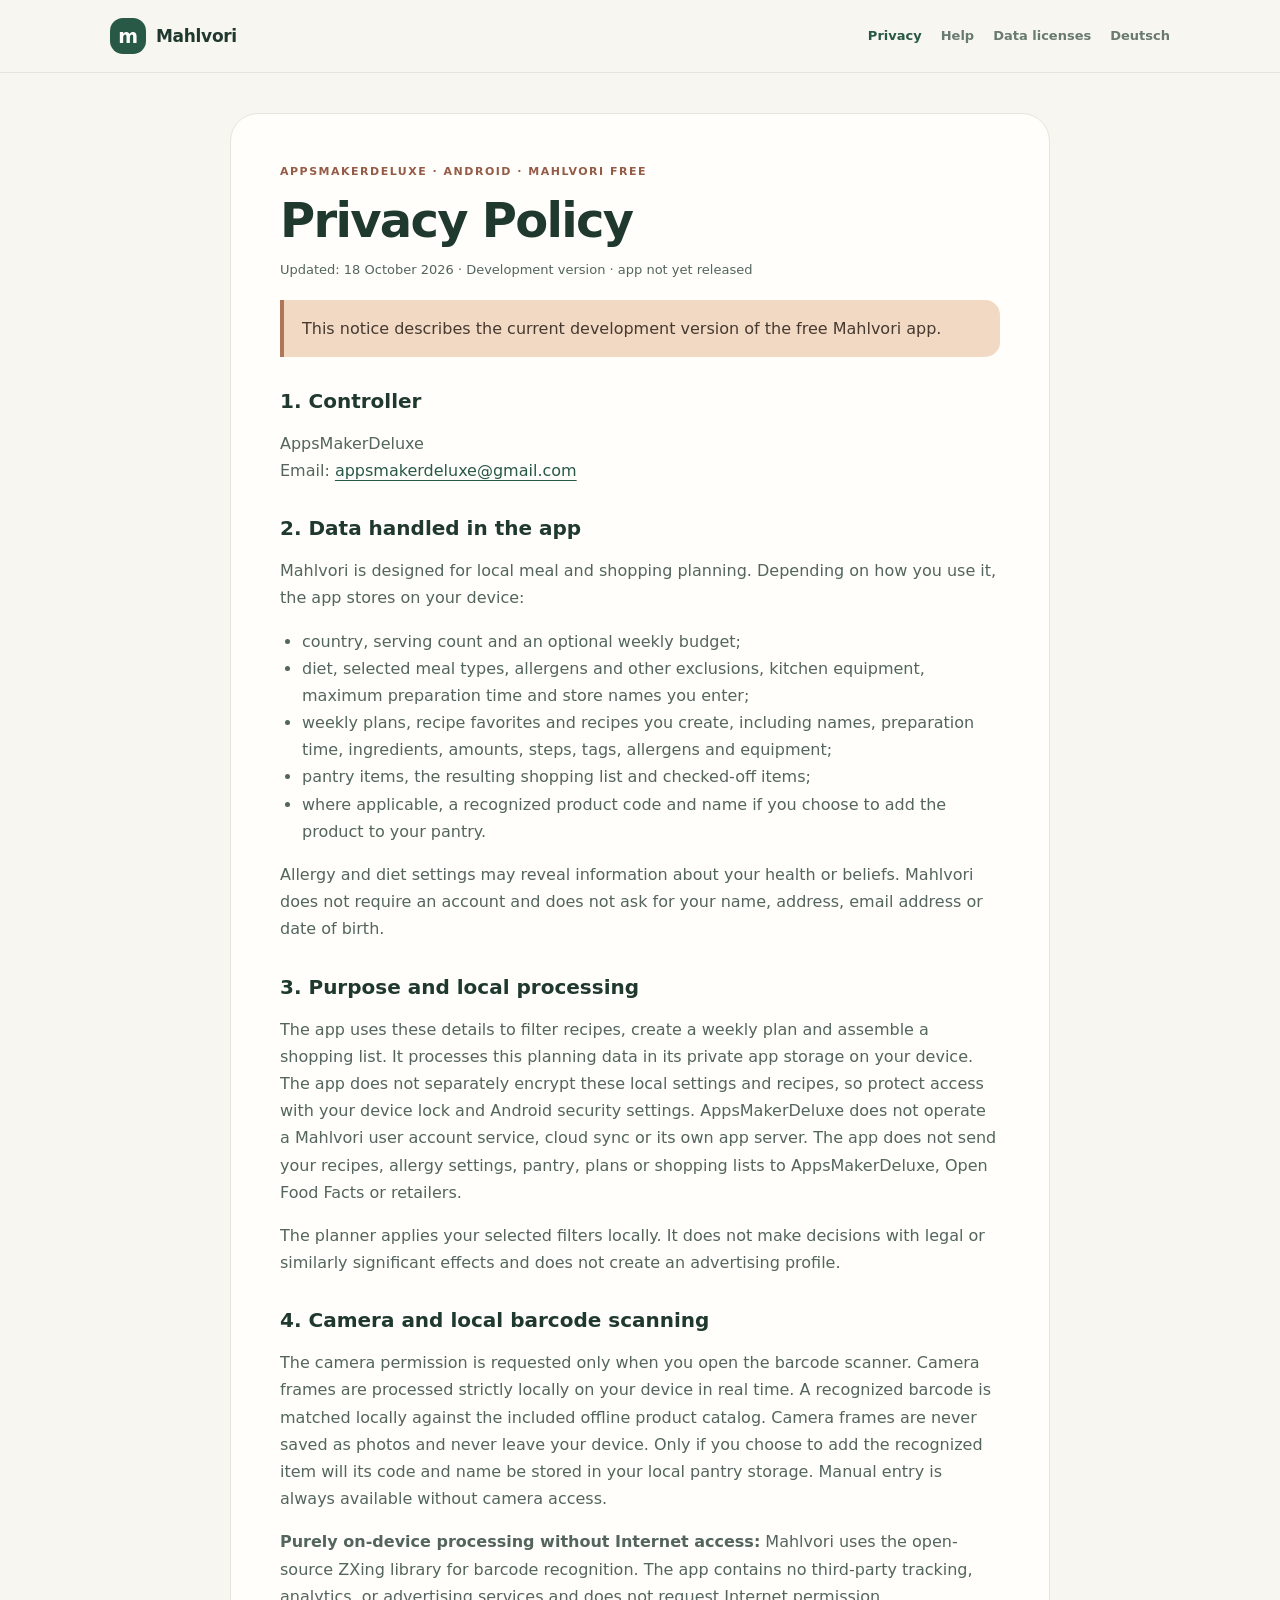
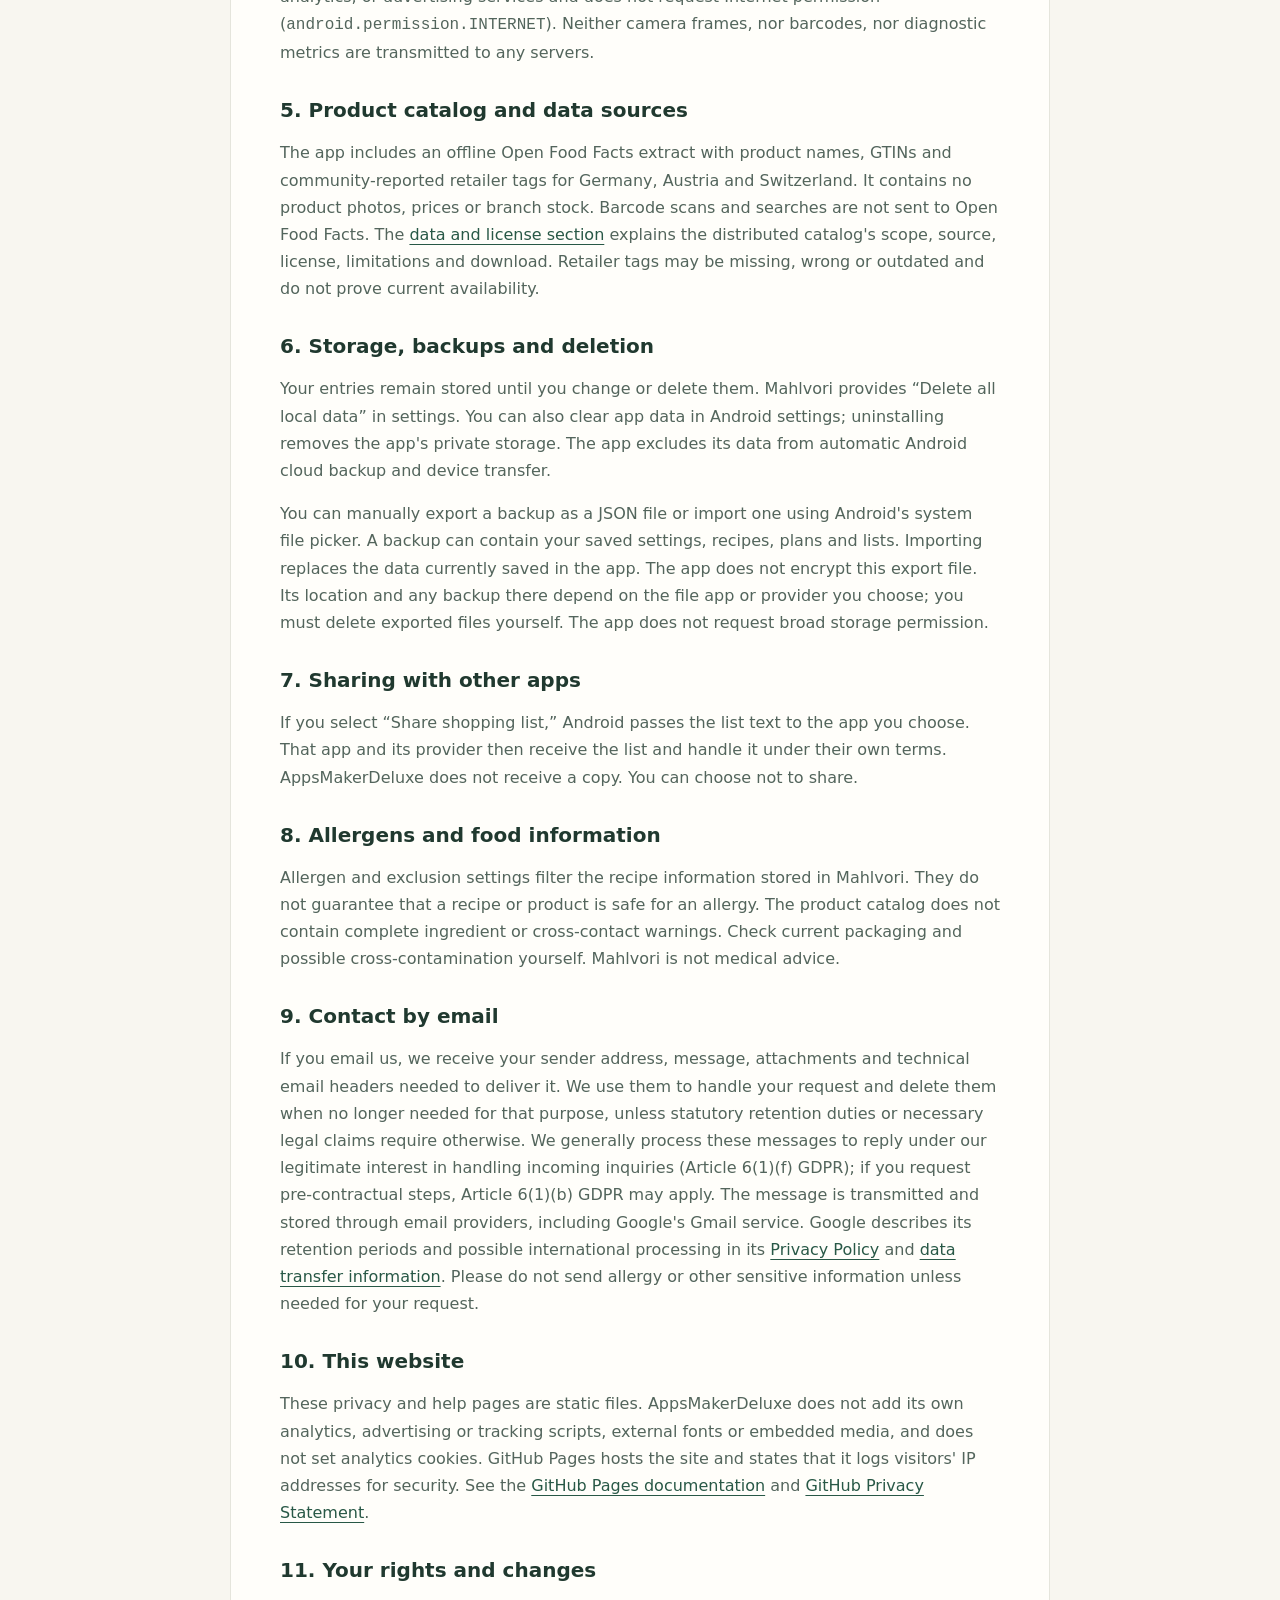
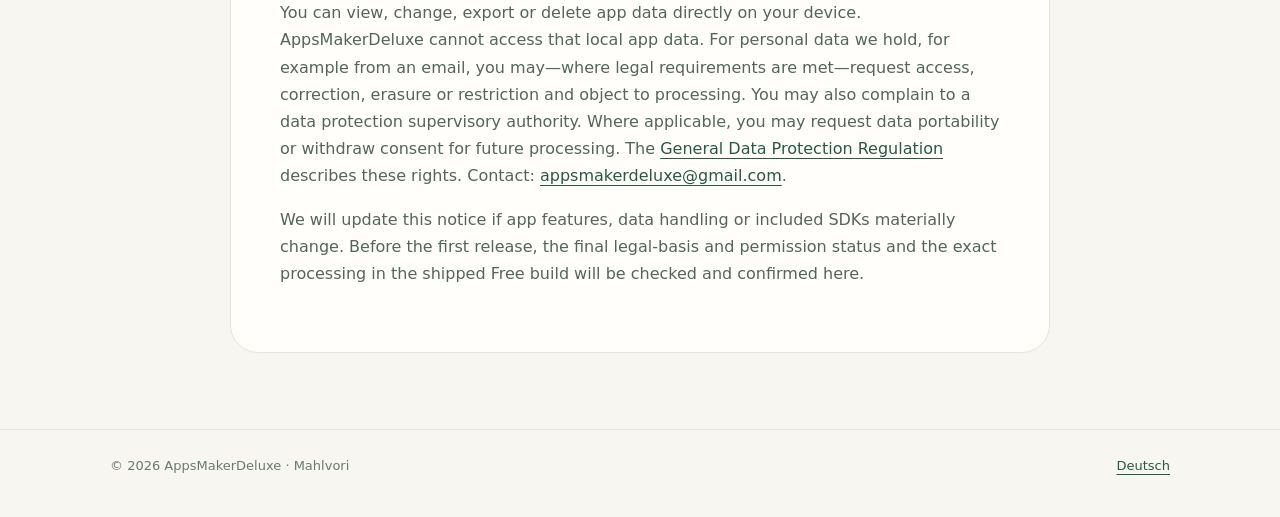
==== commit cf4ecc83: "Remove pre-release reconciliation notice sentence from privacy policy" ====
--- a/en/index.html
+++ b/en/index.html
@@ -1,6 +1,6 @@
 <!doctype html>
 <html lang="en"><head><meta charset="utf-8"><meta name="viewport" content="width=device-width,initial-scale=1"><meta name="theme-color" content="#f8f6f0"><meta name="description" content="Development-stage privacy notice for the upcoming free Mahlvori Android app."><title>Privacy Policy – Mahlvori</title><link rel="stylesheet" href="../assets/site.css"></head><body><header class="site-header"><div class="wrap header-inner"><a class="brand" href="../"><span class="brand-mark">m</span>Mahlvori</a><nav class="nav" aria-label="Navigation"><a href="./" aria-current="page">Privacy</a><a href="../support/">Help</a><a href="../catalog/">Data licenses</a><a href="../" lang="de">Deutsch</a></nav></div></header><main class="wrap"><article class="panel"><p class="eyebrow dark">AppsMakerDeluxe · Android · Mahlvori Free</p><h1>Privacy Policy</h1><p class="meta">Updated: 18 October 2026 · Development version · app not yet released</p>
-<div class="notice">This notice describes the current development version of the free Mahlvori app. Before release, it will be checked against the exact release build, its permissions and every included SDK version.</div>
+<div class="notice">This notice describes the current development version of the free Mahlvori app.</div>
 <h2>1. Controller</h2><p>AppsMakerDeluxe<br>Email: <a href="mailto:appsmakerdeluxe@gmail.com">appsmakerdeluxe@gmail.com</a></p>
 <h2>2. Data handled in the app</h2><p>Mahlvori is designed for local meal and shopping planning. Depending on how you use it, the app stores on your device:</p><ul><li>country, serving count and an optional weekly budget;</li><li>diet, selected meal types, allergens and other exclusions, kitchen equipment, maximum preparation time and store names you enter;</li><li>weekly plans, recipe favorites and recipes you create, including names, preparation time, ingredients, amounts, steps, tags, allergens and equipment;</li><li>pantry items, the resulting shopping list and checked-off items;</li><li>where applicable, a recognized product code and name if you choose to add the product to your pantry.</li></ul><p>Allergy and diet settings may reveal information about your health or beliefs. Mahlvori does not require an account and does not ask for your name, address, email address or date of birth.</p>
 <h2>3. Purpose and local processing</h2><p>The app uses these details to filter recipes, create a weekly plan and assemble a shopping list. It processes this planning data in its private app storage on your device. The app does not separately encrypt these local settings and recipes, so protect access with your device lock and Android security settings. AppsMakerDeluxe does not operate a Mahlvori user account service, cloud sync or its own app server. The app does not send your recipes, allergy settings, pantry, plans or shopping lists to AppsMakerDeluxe, Open Food Facts or retailers.</p><p>The planner applies your selected filters locally. It does not make decisions with legal or similarly significant effects and does not create an advertising profile.</p>
